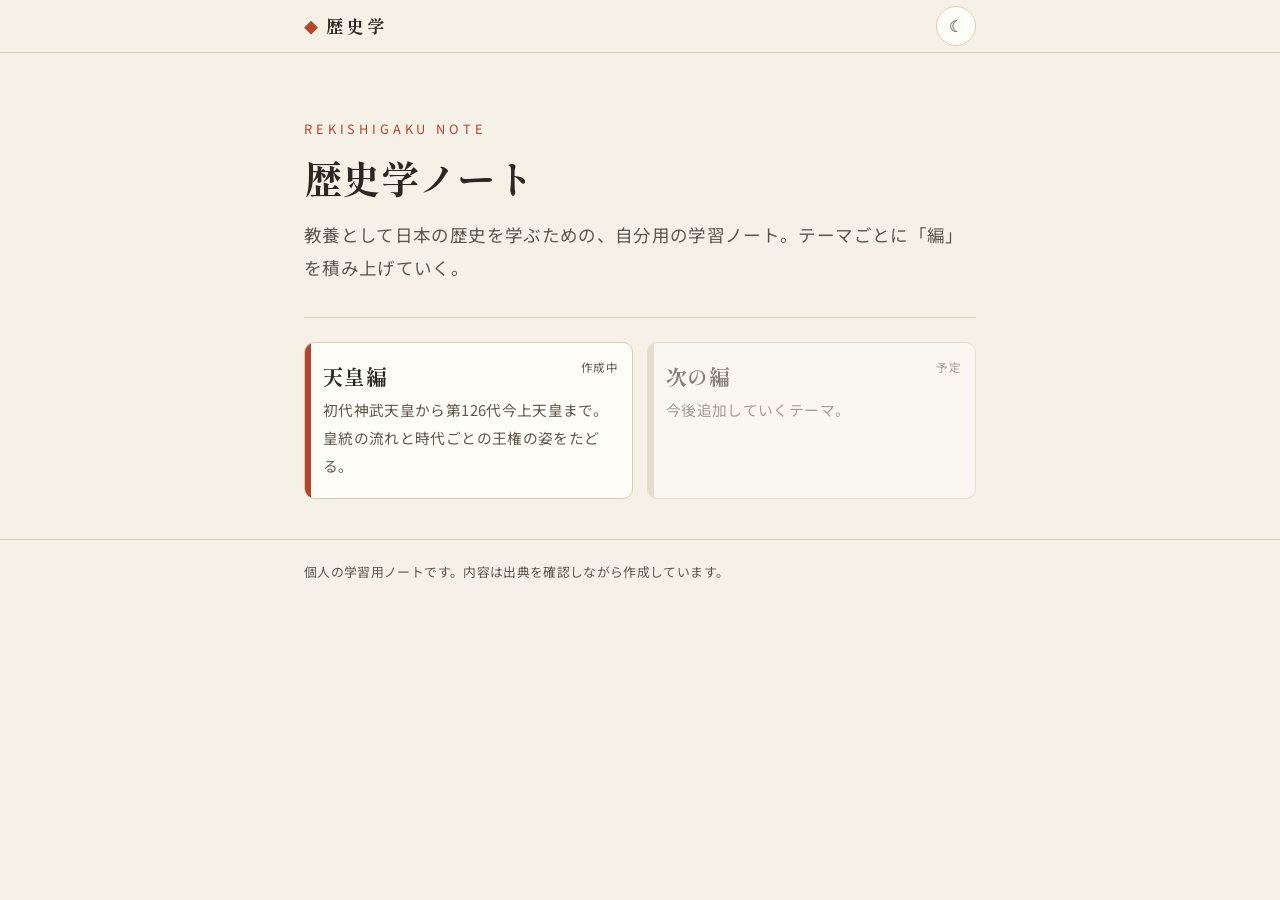
==== index.html @ 1003ff44 "歴史学サイトの共通デザインと天皇編の見本ページを追加 Co-Authored-By: Claude Opus 5.5 <noreply@anthropic.com>" ====
<!doctype html>
<html lang="ja">
<head>
<meta charset="utf-8">
<meta name="viewport" content="width=device-width, initial-scale=1">
<title>歴史学ノート</title>
<meta name="description" content="教養として日本の歴史を学ぶための個人用学習ノート">
<link rel="preconnect" href="https://fonts.googleapis.com">
<link rel="preconnect" href="https://fonts.gstatic.com" crossorigin>
<link href="https://fonts.googleapis.com/css2?family=Noto+Sans+JP:wght@400;700&family=Shippori+Mincho:wght@500;700;800&display=swap" rel="stylesheet">
<link rel="stylesheet" href="assets/style.css">
<script src="assets/common.js"></script>
</head>
<body>
<header class="site-header">
  <div class="wrap">
    <a class="site-logo" href="./">歴史学</a>
    <span class="breadcrumb"></span>
    <button class="theme-toggle" type="button">☾</button>
  </div>
</header>

<main class="wrap">
  <div class="hero">
    <p class="eyebrow">REKISHIGAKU NOTE</p>
    <h1>歴史学ノート</h1>
    <p class="lead">教養として日本の歴史を学ぶための、自分用の学習ノート。テーマごとに「編」を積み上げていく。</p>
  </div>

  <div class="volumes">
    <a class="volume" href="天皇編/era-1.html">
      <span class="tag">作成中</span>
      <h2>天皇編</h2>
      <p>初代神武天皇から第126代今上天皇まで。皇統の流れと時代ごとの王権の姿をたどる。</p>
    </a>
    <div class="volume soon">
      <span class="tag">予定</span>
      <h2>次の編</h2>
      <p>今後追加していくテーマ。</p>
    </div>
  </div>
</main>

<footer class="site-footer">
  <div class="wrap">個人の学習用ノートです。内容は出典を確認しながら作成しています。</div>
</footer>
</body>
</html>
---- assets/style.css ----
/* =========================================================
   歴史学 共通スタイル
   すべての「〇〇編」はこのファイルを読み込む。
   色・フォント・余白は :root の変数だけを変更すること。
   ========================================================= */

:root {
  /* 色（和色） */
  --paper: #f6f1e7;      /* 生成り：背景 */
  --paper-2: #ede5d3;    /* 一段濃い生成り：カード・帯 */
  --paper-3: #fffdf8;    /* 明るい面 */
  --ink: #2b2722;        /* 墨：本文 */
  --ink-soft: #5e564b;   /* 薄墨：補足 */
  --line: #d8ccb4;       /* 罫線 */
  --shu: #b5442a;        /* 朱：強調・見出しの印 */
  --ai: #2d4a6a;         /* 藍：リンク・図 */
  --kin: #9a7a2e;        /* 金茶：バッジ */
  --warn-bg: #f7e6d9;    /* 「諸説あり」等の注記背景 */

  /* 時代色（年表・一覧で共通使用） */
  --era-1: #8a6a3d;  /* 上古・古墳 */
  --era-2: #4f7a5a;  /* 飛鳥・奈良 */
  --era-3: #9b4a6a;  /* 平安 */
  --era-4: #5a5f8f;  /* 鎌倉〜室町 */
  --era-5: #a5642c;  /* 安土桃山・江戸 */
  --era-6: #2d4a6a;  /* 近代・現代 */

  /* 文字 */
  --font-serif: "Shippori Mincho", "Hiragino Mincho ProN", "Yu Mincho", serif;
  --font-sans: "Noto Sans JP", "Hiragino Sans", "Yu Gothic", sans-serif;

  /* 寸法 */
  --measure: 44rem;   /* 本文の最大幅 */
  --gutter: 16px;     /* スマホの左右余白 */
  --radius: 10px;
}

/* ダークモード（端末設定に追従。手動切替は data-theme で上書き） */
@media (prefers-color-scheme: dark) {
  :root:not([data-theme="light"]) {
    --paper: #1b1916; --paper-2: #26221d; --paper-3: #2e2a24;
    --ink: #ece4d4; --ink-soft: #b3a995; --line: #423b32;
    --shu: #e27c5c; --ai: #92b3d8; --kin: #d2b26a; --warn-bg: #3a2a22;
    --era-1: #c09a66; --era-2: #86b592; --era-3: #d48aa8;
    --era-4: #9da2d6; --era-5: #dca06a; --era-6: #92b3d8;
  }
}
:root[data-theme="dark"] {
  --paper: #1b1916; --paper-2: #26221d; --paper-3: #2e2a24;
  --ink: #ece4d4; --ink-soft: #b3a995; --line: #423b32;
  --shu: #e27c5c; --ai: #92b3d8; --kin: #d2b26a; --warn-bg: #3a2a22;
  --era-1: #c09a66; --era-2: #86b592; --era-3: #d48aa8;
  --era-4: #9da2d6; --era-5: #dca06a; --era-6: #92b3d8;
}

/* ---------- 基本 ---------- */
*, *::before, *::after { box-sizing: border-box; }
html { -webkit-text-size-adjust: 100%; scroll-behavior: smooth; }
body {
  margin: 0;
  background: var(--paper);
  color: var(--ink);
  font-family: var(--font-sans);
  font-size: 17px;
  line-height: 1.9;
  letter-spacing: .02em;
  overflow-wrap: anywhere;
}
img, svg { max-width: 100%; height: auto; }
a { color: var(--ai); text-underline-offset: 3px; }
a:hover { color: var(--shu); }
h1, h2, h3, h4 { font-family: var(--font-serif); font-weight: 700; line-height: 1.5; }
ruby rt { font-size: .55em; color: var(--ink-soft); }
:focus-visible { outline: 2px solid var(--shu); outline-offset: 2px; }

.wrap { max-width: var(--measure); margin: 0 auto; padding: 0 var(--gutter); }

/* ---------- ヘッダー ---------- */
.site-header {
  position: sticky; top: 0; z-index: 10;
  background: color-mix(in srgb, var(--paper) 92%, transparent);
  backdrop-filter: blur(6px);
  border-bottom: 1px solid var(--line);
}
.site-header .wrap { display: flex; align-items: center; gap: 12px; min-height: 52px; }
.site-logo {
  font-family: var(--font-serif); font-weight: 800; font-size: 1.1rem;
  color: var(--ink); text-decoration: none; letter-spacing: .15em;
}
.site-logo::before { content: "◆"; color: var(--shu); margin-right: .35em; font-size: .8em; }
.breadcrumb { font-size: .8rem; color: var(--ink-soft); flex: 1; min-width: 0; white-space: nowrap; overflow: hidden; text-overflow: ellipsis; }
.breadcrumb a { color: inherit; }
.theme-toggle {
  border: 1px solid var(--line); background: var(--paper-3); color: var(--ink);
  border-radius: 999px; width: 40px; height: 40px; font-size: 1rem; cursor: pointer;
}

/* ---------- ページ冒頭 ---------- */
.hero { padding: 40px 0 24px; border-bottom: 1px solid var(--line); }
.hero .eyebrow { font-size: .8rem; letter-spacing: .3em; color: var(--shu); margin: 0; }
.hero h1 { font-size: clamp(1.7rem, 6vw, 2.4rem); margin: .2em 0 .3em; }
.hero .lead { color: var(--ink-soft); margin: 0; }

/* ---------- 目次 ---------- */
.toc {
  margin: 24px 0; background: var(--paper-2); border-radius: var(--radius);
  border: 1px solid var(--line);
}
.toc summary { padding: 12px 16px; cursor: pointer; font-family: var(--font-serif); font-weight: 700; }
.toc ol { margin: 0; padding: 0 16px 14px 2.2em; }
.toc li { padding: 4px 0; }
.toc a { text-decoration: none; color: var(--ink); }
.toc a:hover { color: var(--shu); }

/* ---------- 本文 ---------- */
main section { padding: 28px 0 8px; }
main h2 {
  font-size: 1.45rem; margin: 0 0 .8em; padding-left: .7em;
  border-left: 4px solid var(--shu);
}
main h3 { font-size: 1.15rem; margin: 1.6em 0 .5em; }
main p { margin: 0 0 1.1em; }
strong { color: var(--shu); font-weight: 700; }

/* 注記（諸説あり・検証メモ） */
.note {
  background: var(--warn-bg); border-left: 4px solid var(--shu);
  border-radius: 0 var(--radius) var(--radius) 0;
  padding: 12px 16px; margin: 1em 0 1.4em; font-size: .92rem;
}
.note .note-title { font-weight: 700; color: var(--shu); display: block; margin-bottom: .2em; }
.note.info { background: var(--paper-2); border-left-color: var(--ai); }
.note.info .note-title { color: var(--ai); }

/* ポイント（覚えどころ） */
.point {
  border: 1px solid var(--line); background: var(--paper-3);
  border-radius: var(--radius); padding: 16px; margin: 1.2em 0;
}
.point h3 { margin: 0 0 .5em; font-size: 1.05rem; }
.point h3::before { content: "要 "; color: var(--shu); }

/* 図版 */
figure { margin: 1.4em 0; }
figure img { display: block; border-radius: var(--radius); border: 1px solid var(--line); }
figcaption { font-size: .8rem; color: var(--ink-soft); margin-top: .4em; line-height: 1.6; }
.img-placeholder {
  aspect-ratio: 16 / 9; display: grid; place-items: center; text-align: center;
  border: 1px dashed var(--line); border-radius: var(--radius); color: var(--ink-soft);
  background: repeating-linear-gradient(45deg, var(--paper-2) 0 10px, var(--paper) 10px 20px);
  font-size: .85rem; padding: 12px;
}

/* 流れ図（縦の系譜） */
.flow { list-style: none; margin: 1em 0; padding: 0; }
.flow > li {
  position: relative; padding: 10px 14px 10px 18px; margin: 0 0 10px;
  background: var(--paper-3); border: 1px solid var(--line); border-radius: var(--radius);
}
.flow > li::before {
  content: ""; position: absolute; left: 0; top: 10px; bottom: 10px; width: 4px;
  border-radius: 2px; background: var(--c, var(--ai));
}
.flow > li:not(:last-child)::after {
  content: "▼"; position: absolute; left: 50%; bottom: -15px; transform: translateX(-50%);
  font-size: .6rem; color: var(--ink-soft);
}
.flow .flow-title { font-family: var(--font-serif); font-weight: 700; display: block; }
.flow .flow-body { font-size: .9rem; color: var(--ink-soft); }

/* 天皇カード（タップで開く） */
.emperors { display: grid; gap: 10px; margin: 1em 0; }
.emp {
  background: var(--paper-3); border: 1px solid var(--line);
  border-left: 5px solid var(--c, var(--era-1)); border-radius: var(--radius);
}
.emp summary {
  list-style: none; cursor: pointer; padding: 12px 14px;
  display: grid; grid-template-columns: 3.6em 1fr auto; align-items: center; gap: 10px;
}
.emp summary::-webkit-details-marker { display: none; }
.emp .num { font-family: var(--font-serif); font-size: .85rem; color: var(--ink-soft); text-align: center; line-height: 1.3; }
.emp .num b { display: block; font-size: 1.35rem; color: var(--c, var(--era-1)); }
.emp .name { font-family: var(--font-serif); font-weight: 700; font-size: 1.12rem; line-height: 1.4; }
.emp .name small { display: block; font-family: var(--font-sans); font-weight: 400; font-size: .75rem; color: var(--ink-soft); }
.emp summary::after { content: "＋"; color: var(--ink-soft); }
.emp[open] summary::after { content: "－"; }
.emp .body { padding: 0 14px 14px; border-top: 1px dashed var(--line); font-size: .95rem; }
.emp .body p { margin: .8em 0 0; }
.emp.major .name::after { content: "重要"; font-family: var(--font-sans); font-size: .65rem; font-weight: 700; color: #fff; background: var(--shu); border-radius: 4px; padding: 1px 6px; margin-left: 8px; vertical-align: middle; }

.badge {
  display: inline-block; font-size: .72rem; line-height: 1.6; padding: 0 8px; margin: 0 4px 4px 0;
  border: 1px solid var(--kin); color: var(--kin); border-radius: 999px;
}

/* 暗唱（覚え歌） */
.chant { display: flex; flex-wrap: wrap; gap: 6px; margin: .6em 0 0; padding: 0; list-style: none; }
.chant li {
  font-family: var(--font-serif); background: var(--paper-2); border-radius: 6px;
  padding: 2px 8px; font-size: .95rem;
}
.chant li span { font-size: .7rem; color: var(--ink-soft); margin-right: 3px; }

/* 表（タブレット以上で使う。スマホではカードを優先） */
.table-wrap { overflow-x: auto; margin: 1em 0; }
table { border-collapse: collapse; width: 100%; font-size: .9rem; }
th, td { border-bottom: 1px solid var(--line); padding: 8px 10px; text-align: left; vertical-align: top; }
th { font-family: var(--font-serif); background: var(--paper-2); }

/* 編の一覧カード（トップページ） */
.volumes { display: grid; gap: 14px; margin: 24px 0; }
.volume {
  display: block; text-decoration: none; color: var(--ink);
  background: var(--paper-3); border: 1px solid var(--line); border-radius: var(--radius);
  padding: 18px; position: relative; overflow: hidden;
}
.volume::before { content: ""; position: absolute; inset: 0 auto 0 0; width: 6px; background: var(--shu); }
.volume h2 { margin: 0 0 .2em; font-size: 1.3rem; border: 0; padding: 0; }
.volume p { margin: 0; color: var(--ink-soft); font-size: .92rem; }
.volume.soon { opacity: .55; pointer-events: none; }
.volume.soon::before { background: var(--line); }
.volume .tag { position: absolute; top: 14px; right: 14px; font-size: .72rem; color: var(--ink-soft); }

/* 前後ページ */
.pager { display: grid; grid-template-columns: 1fr 1fr; gap: 10px; margin: 36px 0; }
.pager a {
  display: block; padding: 12px 14px; border: 1px solid var(--line); border-radius: var(--radius);
  text-decoration: none; color: var(--ink); background: var(--paper-3); font-size: .9rem;
}
.pager a small { display: block; color: var(--ink-soft); font-size: .72rem; }
.pager .next { text-align: right; grid-column: 2; }

/* フッター */
.site-footer {
  border-top: 1px solid var(--line); margin-top: 40px; padding: 20px 0 40px;
  font-size: .8rem; color: var(--ink-soft);
}

.to-top {
  position: fixed; right: 16px; bottom: 16px; width: 44px; height: 44px; border-radius: 50%;
  border: 1px solid var(--line); background: var(--paper-3); color: var(--ink);
  font-size: 1rem; cursor: pointer; opacity: 0; pointer-events: none; transition: opacity .2s;
}
.to-top.show { opacity: .9; pointer-events: auto; }

/* ---------- タブレット以上 ---------- */
@media (min-width: 720px) {
  body { font-size: 17.5px; }
  .hero { padding: 64px 0 32px; }
  .volumes { grid-template-columns: 1fr 1fr; }
  .emperors { grid-template-columns: 1fr 1fr; align-items: start; }
}

@media print {
  .site-header, .theme-toggle, .to-top, .pager { display: none; }
  .emp .body { display: block; }
}
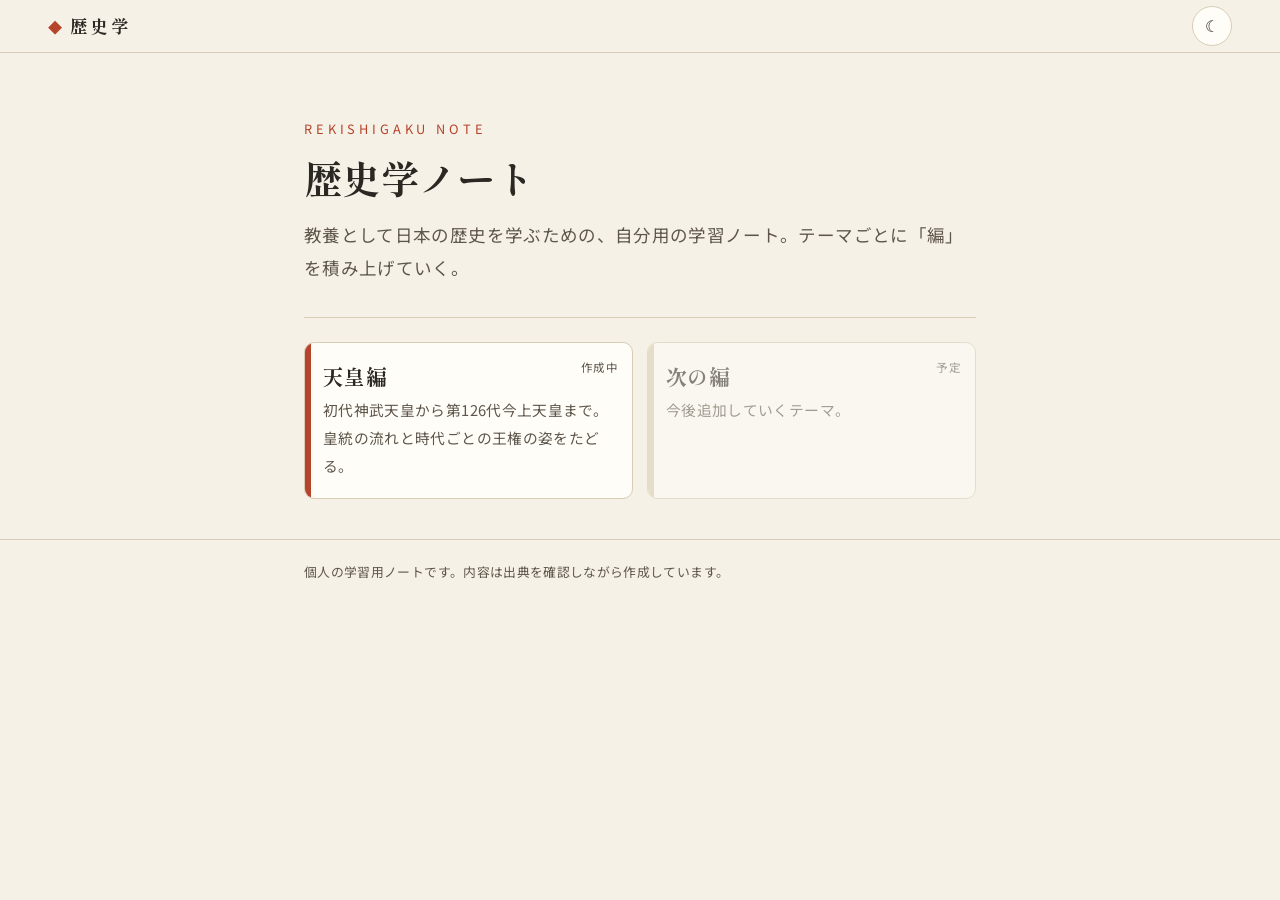
==== commit e813d5d4: "天皇編の入口ページを追加、PCレイアウト対応、修正バッジを削除 Co-Authored-By: Claude Opus 5.5 <noreply@anthropic.com>" ====
--- a/index.html
+++ b/index.html
@@ -14,7 +14,7 @@
 <body>
 <header class="site-header">
   <div class="wrap">
-    <a class="site-logo" href="./">歴史学</a>
+    <a class="site-logo" href="index.html">歴史学</a>
     <span class="breadcrumb"></span>
     <button class="theme-toggle" type="button">☾</button>
   </div>
@@ -28,7 +28,7 @@
   </div>
 
   <div class="volumes">
-    <a class="volume" href="天皇編/era-1.html">
+    <a class="volume" href="天皇編/index.html">
       <span class="tag">作成中</span>
       <h2>天皇編</h2>
       <p>初代神武天皇から第126代今上天皇まで。皇統の流れと時代ごとの王権の姿をたどる。</p>
--- a/assets/style.css
+++ b/assets/style.css
@@ -215,7 +215,8 @@
   background: var(--paper-3); border: 1px solid var(--line); border-radius: var(--radius);
   padding: 18px; position: relative; overflow: hidden;
 }
-.volume::before { content: ""; position: absolute; inset: 0 auto 0 0; width: 6px; background: var(--shu); }
+.volume::before { content: ""; position: absolute; inset: 0 auto 0 0; width: 6px; background: var(--c, var(--shu)); }
+.volume .range { display: block; font-size: .78rem; color: var(--c, var(--shu)); font-weight: 700; letter-spacing: .05em; }
 .volume h2 { margin: 0 0 .2em; font-size: 1.3rem; border: 0; padding: 0; }
 .volume p { margin: 0; color: var(--ink-soft); font-size: .92rem; }
 .volume.soon { opacity: .55; pointer-events: none; }
@@ -252,6 +253,28 @@
   .emperors { grid-template-columns: 1fr 1fr; align-items: start; }
 }
 
+/* 入口ページの見出し区切り */
+.section-lead { color: var(--ink-soft); margin-top: -.4em; }
+.volumes.compact .volume { padding: 14px 16px; }
+.volumes.compact .volume h2 { font-size: 1.1rem; }
+
+/* ---------- PC（広い画面）：目次を左に固定 ---------- */
+@media (min-width: 1100px) {
+  .site-header .wrap { max-width: 76rem; }
+  main.doc {
+    max-width: 76rem; display: grid; column-gap: 48px; justify-content: center;
+    grid-template-columns: 15rem minmax(0, var(--measure));
+  }
+  main.doc > * { grid-column: 2; }
+  main.doc > .toc {
+    grid-column: 1; grid-row: 1 / span 99; align-self: start;
+    position: sticky; top: 72px; max-height: calc(100vh - 96px); overflow: auto;
+  }
+  main.doc > .toc summary { pointer-events: none; }
+  main.wide { max-width: 76rem; }
+  main.wide .volumes { grid-template-columns: repeat(3, 1fr); }
+}
+
 @media print {
   .site-header, .theme-toggle, .to-top, .pager { display: none; }
   .emp .body { display: block; }
